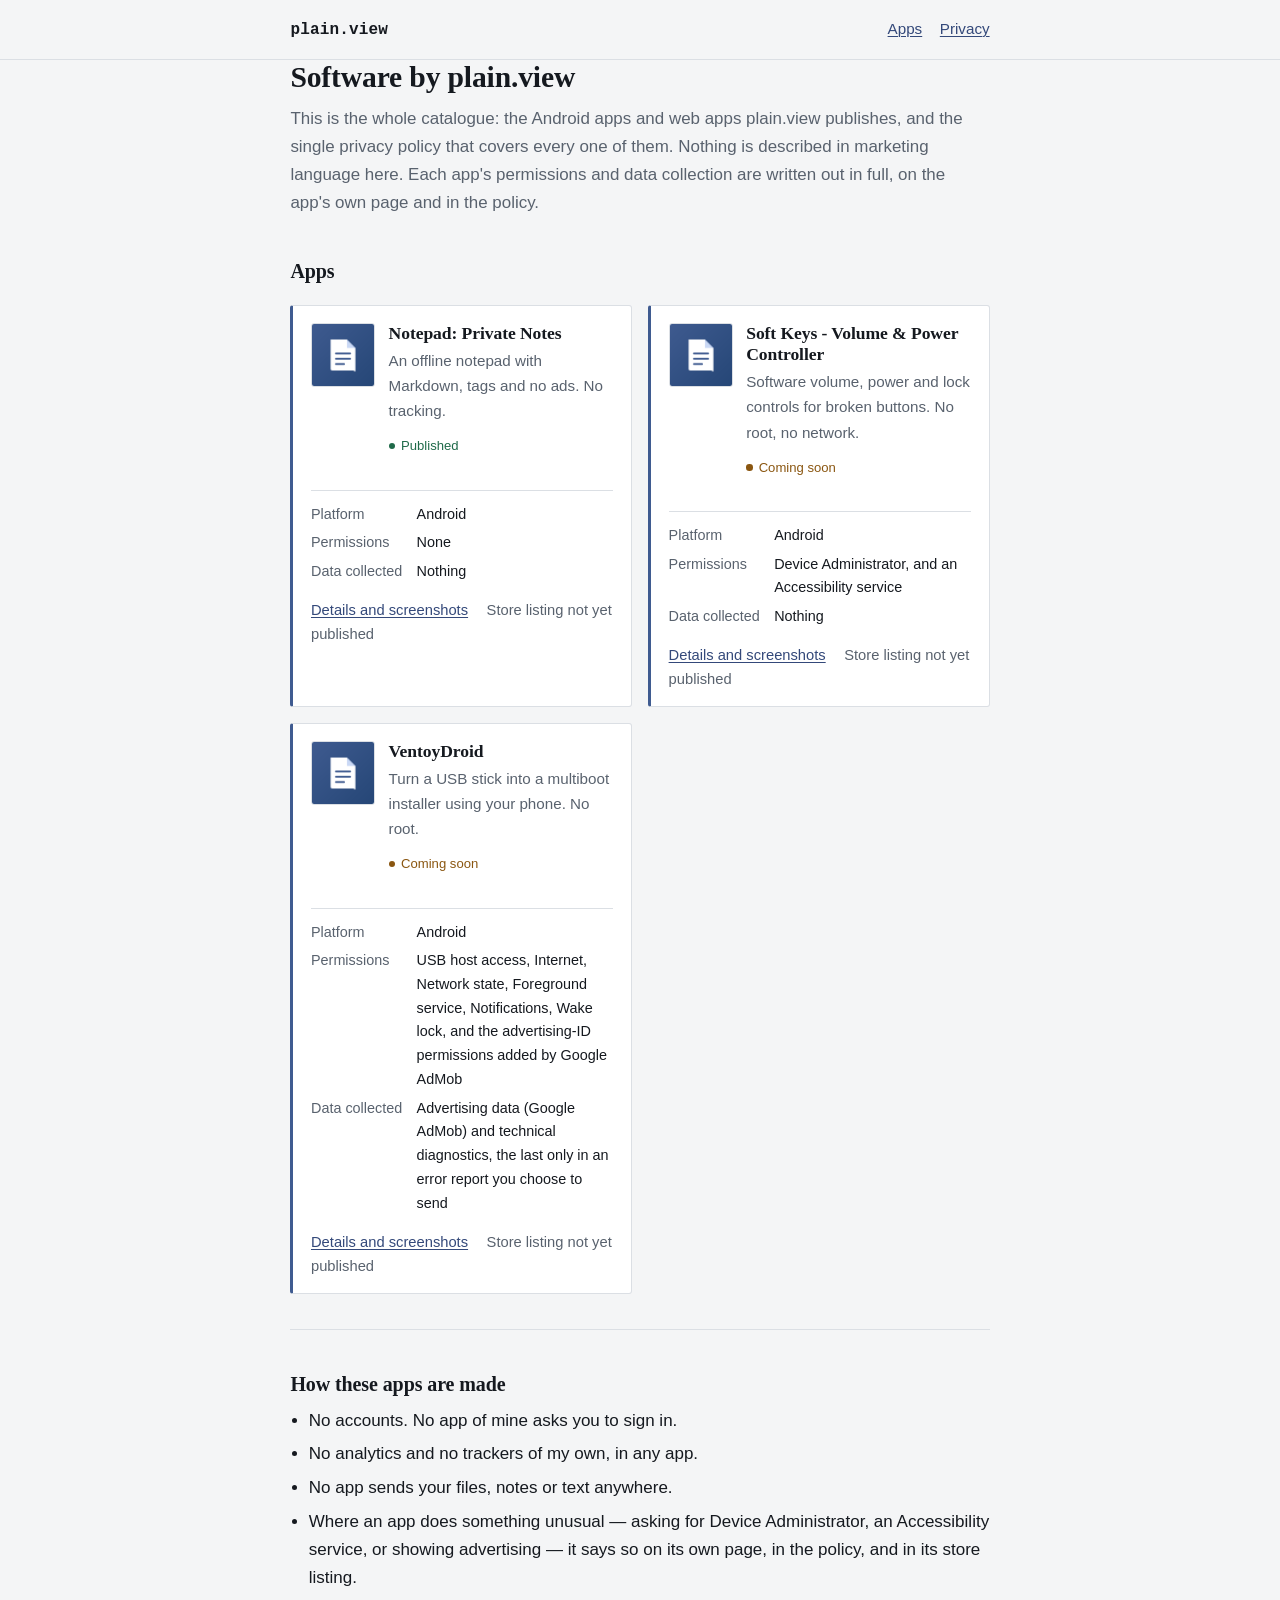
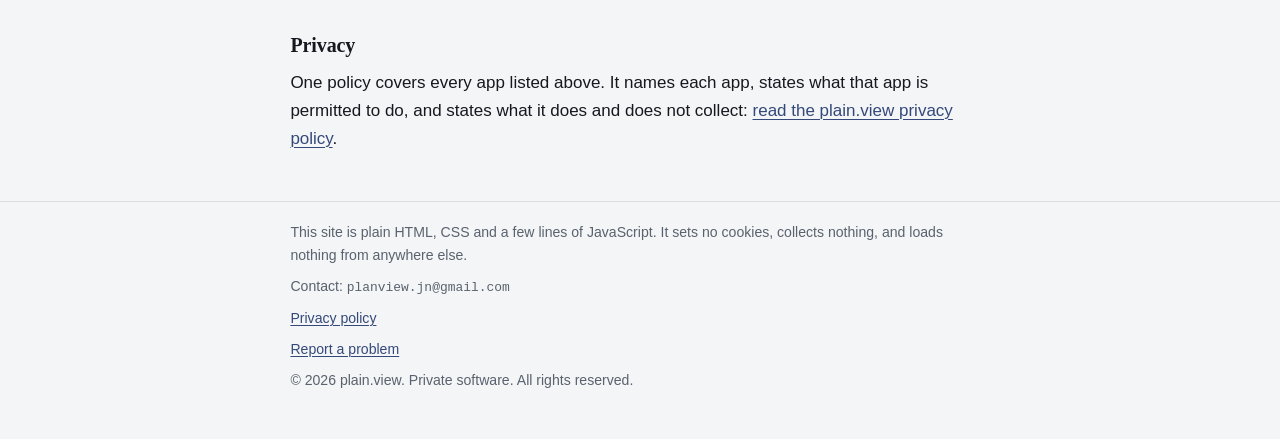
==== index.html @ 10f29943 "Add the plain.view site: catalogue, app pages and the shared privacy policy plain.view needed one we" ====
<!DOCTYPE html>
<html lang="en">
<head>
<meta charset="utf-8">
<meta name="viewport" content="width=device-width, initial-scale=1">
<title>plain.view — Android apps, web apps, and one privacy policy</title>
<meta name="description" content="plain.view is an independent developer. This is the catalogue of Android and web apps it publishes, with each app's permissions and data collection stated in full.">
<link rel="icon" href="assets/icon-512.png">
<link rel="apple-touch-icon" href="assets/icon-512.png">
<link rel="stylesheet" href="assets/style.css">
</head>
<body>

<header class="masthead">
  <div class="wrap">
    <a class="wordmark" href="index.html">plain.view</a>
    <nav>
      <a href="index.html">Apps</a>
      <a href="privacy.html">Privacy</a>
    </nav>
  </div>
</header>

<main class="wrap">

  <h1>Software by plain.view</h1>
  <p class="lede">This is the whole catalogue: the Android apps and web apps
  plain.view publishes, and the single privacy policy that covers every one of
  them. Nothing is described in marketing language here. Each app's
  permissions and data collection are written out in full, on the app's own
  page and in the policy.</p>

  <h2>Apps</h2>
  <div class="grid" id="app-grid"></div>

  <noscript>
    <ul class="applist">
      <li><a href="apps/notepad.html">Notepad: Private Notes</a>
        <span class="muted">Android. Permissions: none. Data collected: nothing.</span></li>
      <li><a href="apps/soft-keys.html">Soft Keys - Volume &amp; Power Controller</a>
        <span class="muted">Android. Permissions: Device Administrator, and an Accessibility service. Data collected: nothing.</span></li>
      <li><a href="apps/ventoydroid.html">VentoyDroid</a>
        <span class="muted">Android. Permissions: USB host access, Internet, Network state, Foreground service, Notifications, Wake lock, and the advertising-ID permissions added by Google AdMob. Data collected: advertising data (Google AdMob) and technical diagnostics, the last only in an error report you choose to send.</span></li>
    </ul>
    <p class="muted">The full catalogue with each app's details is on this page,
    drawn with a small script. The list above says the same thing.</p>
  </noscript>

  <hr>

  <h2>How these apps are made</h2>
  <ul>
    <li>No accounts. No app of mine asks you to sign in.</li>
    <li>No analytics and no trackers of my own, in any app.</li>
    <li>No app sends your files, notes or text anywhere.</li>
    <li>Where an app does something unusual &mdash; asking for Device
      Administrator, an Accessibility service, or showing advertising &mdash;
      it says so on its own page, in the policy, and in its store listing.</li>
  </ul>

  <h2>Privacy</h2>
  <p>One policy covers every app listed above. It names each app, states what
  that app is permitted to do, and states what it does and does not collect:
  <a href="privacy.html">read the plain.view privacy policy</a>.</p>

</main>

<footer>
  <div class="wrap">
    <p>This site is plain HTML, CSS and a few lines of JavaScript. It sets no
    cookies, collects nothing, and loads nothing from anywhere else.</p>
    <p>Contact: <span class="mail">planview.jn@gmail.com</span></p>
    <p><a href="privacy.html">Privacy policy</a></p>
    <p><a href="https://github.com/biplab-bn/plain-view-site/issues">Report a problem</a></p>
    <p>&copy; 2026 plain.view. Private software. All rights reserved.</p>
  </div>
</footer>

<script src="assets/apps.js"></script>
</body>
</html>
---- assets/style.css ----
/* plain.view — one stylesheet, no build step, nothing external.
   Palette, type and layout only. See AGENTS.md before changing anything. */

:root {
  color-scheme: light dark;

  --paper:      #f4f5f6;
  --card:       #ffffff;
  --ink:        #15191f;
  --ink-soft:   #59626e;
  --rule:       #dbdfe4;
  --rule-hard:  #b9bfc7;
  --accent:     #3f5b90;
  --accent-ink: #34497a;
  --live:       #1f6a49;
  --soon:       #8a5610;

  --sans: -apple-system, BlinkMacSystemFont, "Segoe UI", Roboto, "Helvetica Neue", Arial, sans-serif;
  --serif: Charter, "Bitstream Charter", "Iowan Old Style", Georgia, "Times New Roman", serif;
  --mono: ui-monospace, SFMono-Regular, "SF Mono", Menlo, Consolas, "Liberation Mono", monospace;

  --measure: 46rem;
  --gutter: 1.15rem;
  --radius: 3px;
}

@media (prefers-color-scheme: dark) {
  :root {
    --paper:      #11151a;
    --card:       #181e25;
    --ink:        #e5e9ee;
    --ink-soft:   #9aa4b1;
    --rule:       #2b333d;
    --rule-hard:  #3d4753;
    --accent:     #9cb5e2;
    --accent-ink: #b3c7ea;
    --live:       #74c79d;
    --soon:       #dcb173;
  }
}

*, *::before, *::after { box-sizing: border-box; }

html { -webkit-text-size-adjust: 100%; }

body {
  margin: 0;
  background: var(--paper);
  color: var(--ink);
  font: 17px/1.65 var(--sans);
  font-variant-numeric: tabular-nums;
}

.wrap {
  max-width: var(--measure);
  margin: 0 auto;
  padding: 0 var(--gutter);
}

a {
  color: var(--accent-ink);
  text-decoration-thickness: 1px;
  text-underline-offset: 0.16em;
}
a:hover { text-decoration-thickness: 2px; }
a:focus-visible {
  outline: 2px solid var(--accent);
  outline-offset: 2px;
  border-radius: 2px;
}

img { max-width: 100%; height: auto; }

.muted { color: var(--ink-soft); }

/* ---------- masthead ---------- */

.masthead {
  border-bottom: 1px solid var(--rule);
  background: var(--paper);
}
.masthead .wrap {
  display: flex;
  flex-wrap: wrap;
  align-items: baseline;
  gap: 0.5rem 1.1rem;
  padding-top: 1rem;
  padding-bottom: 1rem;
}
.wordmark {
  font-family: var(--mono);
  font-size: 1rem;
  font-weight: 600;
  letter-spacing: 0.01em;
  text-decoration: none;
  color: var(--ink);
}
.masthead nav {
  margin-left: auto;
  display: flex;
  gap: 1.1rem;
  font-size: 0.95rem;
}

/* ---------- page rhythm ---------- */

main { padding: 2.4rem 0 1rem; }

h1, h2, h3 {
  font-family: var(--serif);
  font-weight: 600;
  line-height: 1.2;
  letter-spacing: -0.005em;
}
h1 { font-size: 1.85rem; margin: 0 0 0.6rem; }
h2 { font-size: 1.25rem; margin: 2.6rem 0 0.7rem; }
h3 { font-size: 1.1rem; margin: 0 0 0.35rem; }

p { margin: 0 0 1rem; }
.lede { font-size: 1.06rem; color: var(--ink-soft); }

ul, ol { padding-left: 1.15rem; margin: 0 0 1rem; }
li { margin: 0.35rem 0; }

hr {
  border: 0;
  border-top: 1px solid var(--rule);
  margin: 2.2rem 0;
}

/* ---------- app grid ---------- */

.grid {
  display: grid;
  gap: 1rem;
  margin: 1.4rem 0 0;
  grid-template-columns: 1fr;
}
@media (min-width: 42rem) {
  .grid { grid-template-columns: 1fr 1fr; }
}

.card {
  background: var(--card);
  border: 1px solid var(--rule);
  border-left: 3px solid var(--accent);
  border-radius: var(--radius);
  padding: 1.05rem 1.1rem 0.9rem;
}
.card-web { border-left-color: var(--live); }

.card-head {
  display: flex;
  gap: 0.85rem;
  align-items: flex-start;
}
.app-icon {
  border-radius: var(--radius);
  border: 1px solid var(--rule);
  background: var(--paper);
  flex: none;
}
.app-icon-lg {
  border-radius: var(--radius);
  border: 1px solid var(--rule);
  background: var(--paper);
  flex: none;
}
.card-title { margin-bottom: 0.25rem; }
.card-title a { color: var(--ink); text-decoration: none; }
.card-title a:hover { text-decoration: underline; }
.card-tagline { margin: 0 0 0.5rem; font-size: 0.95rem; color: var(--ink-soft); }

.status {
  display: inline-block;
  font-size: 0.82rem;
  color: var(--ink-soft);
}
.status::before {
  content: "";
  display: inline-block;
  width: 0.5em;
  height: 0.5em;
  margin-right: 0.45em;
  border-radius: 50%;
  background: currentColor;
  vertical-align: 0.08em;
}
.status.is-live { color: var(--live); }
.status.is-soon { color: var(--soon); }

/* ---------- fact lists ---------- */

.facts {
  margin: 0.9rem 0 0;
  display: grid;
  grid-template-columns: auto 1fr;
  gap: 0.3rem 0.9rem;
  font-size: 0.9rem;
  border-top: 1px solid var(--rule);
  padding-top: 0.75rem;
}
.facts dt { color: var(--ink-soft); }
.facts dd { margin: 0; }
.facts-wide { margin: 1.4rem 0 0; font-size: 0.95rem; }
@media (max-width: 30rem) {
  .facts-wide { grid-template-columns: 1fr; gap: 0; }
  .facts-wide dt { margin-top: 0.6rem; }
}

.card-links { margin: 0.9rem 0 0; font-size: 0.92rem; }
.card-links a + a, .card-links a + .muted { margin-left: 0.9rem; }

/* ---------- app page ---------- */

.app-head {
  display: flex;
  gap: 1rem;
  align-items: flex-start;
  margin-bottom: 0.4rem;
}
.app-head h1 { margin-bottom: 0.35rem; }
.app-body h2:first-child { margin-top: 1.6rem; }

.shots {
  list-style: none;
  padding: 0;
  margin: 1.2rem 0 0;
  display: grid;
  gap: 1.4rem;
  grid-template-columns: repeat(auto-fill, minmax(220px, 1fr));
}
.shots li { margin: 0; }
.shots img {
  width: 100%;
  border: 1px solid var(--rule);
  border-radius: var(--radius);
  background: var(--card);
}
.shots p {
  margin: 0.5rem 0 0;
  font-size: 0.88rem;
  color: var(--ink-soft);
}

/* ---------- policy ---------- */

.callout {
  background: var(--card);
  border-left: 4px solid var(--accent);
  border-radius: 0 var(--radius) var(--radius) 0;
  padding: 0.9rem 1.1rem;
  margin: 1.5rem 0;
}
.callout p:last-child { margin-bottom: 0; }

.applist { list-style: none; padding: 0; }
.applist li {
  padding: 0.55rem 0;
  border-bottom: 1px solid var(--rule);
}
.applist li:first-child { border-top: 1px solid var(--rule); }
.applist .muted { display: block; font-size: 0.88rem; }

.policy-table {
  width: 100%;
  border-collapse: collapse;
  margin: 1.2rem 0 0;
  font-size: 0.9rem;
}
.policy-table caption {
  text-align: left;
  color: var(--ink-soft);
  font-size: 0.88rem;
  padding-bottom: 0.5rem;
}
.policy-table th, .policy-table td {
  text-align: left;
  vertical-align: top;
  padding: 0.6rem 0.7rem 0.6rem 0;
  border-bottom: 1px solid var(--rule);
  font-weight: 400;
}
.policy-table th {
  font-family: var(--sans);
  font-size: 0.82rem;
  color: var(--ink-soft);
  border-bottom: 1px solid var(--rule-hard);
  white-space: nowrap;
}
.policy-table td:first-child { font-weight: 600; }

@media (max-width: 40rem) {
  .policy-table, .policy-table tbody, .policy-table tr, .policy-table td, .policy-table th {
    display: block;
    width: auto;
  }
  .policy-table thead { position: absolute; left: -9999px; }
  .policy-table tr {
    border-bottom: 1px solid var(--rule-hard);
    padding: 0.7rem 0;
  }
  .policy-table td {
    border: 0;
    padding: 0.15rem 0;
  }
  .policy-table td::before {
    content: attr(data-label) ": ";
    color: var(--ink-soft);
  }
  .policy-table td:first-child::before { content: ""; }
  .policy-table td:first-child { padding-bottom: 0.4rem; font-size: 1rem; }
}

/* Literal strings: addresses, permission names, slugs. */
.mail, .ident { font-family: var(--mono); font-size: 0.92em; }
.ident {
  background: var(--card);
  border: 1px solid var(--rule);
  border-radius: 2px;
  padding: 0.05em 0.3em;
  overflow-wrap: anywhere;
}
code { font-family: var(--mono); font-size: 0.9em; overflow-wrap: anywhere; }

/* ---------- footer ---------- */

footer {
  border-top: 1px solid var(--rule);
  margin-top: 3rem;
  padding: 1.2rem 0 2.4rem;
  font-size: 0.88rem;
  color: var(--ink-soft);
}
footer p { margin: 0 0 0.5rem; }

@media (prefers-reduced-motion: reduce) {
  * { transition: none !important; animation: none !important; }
}
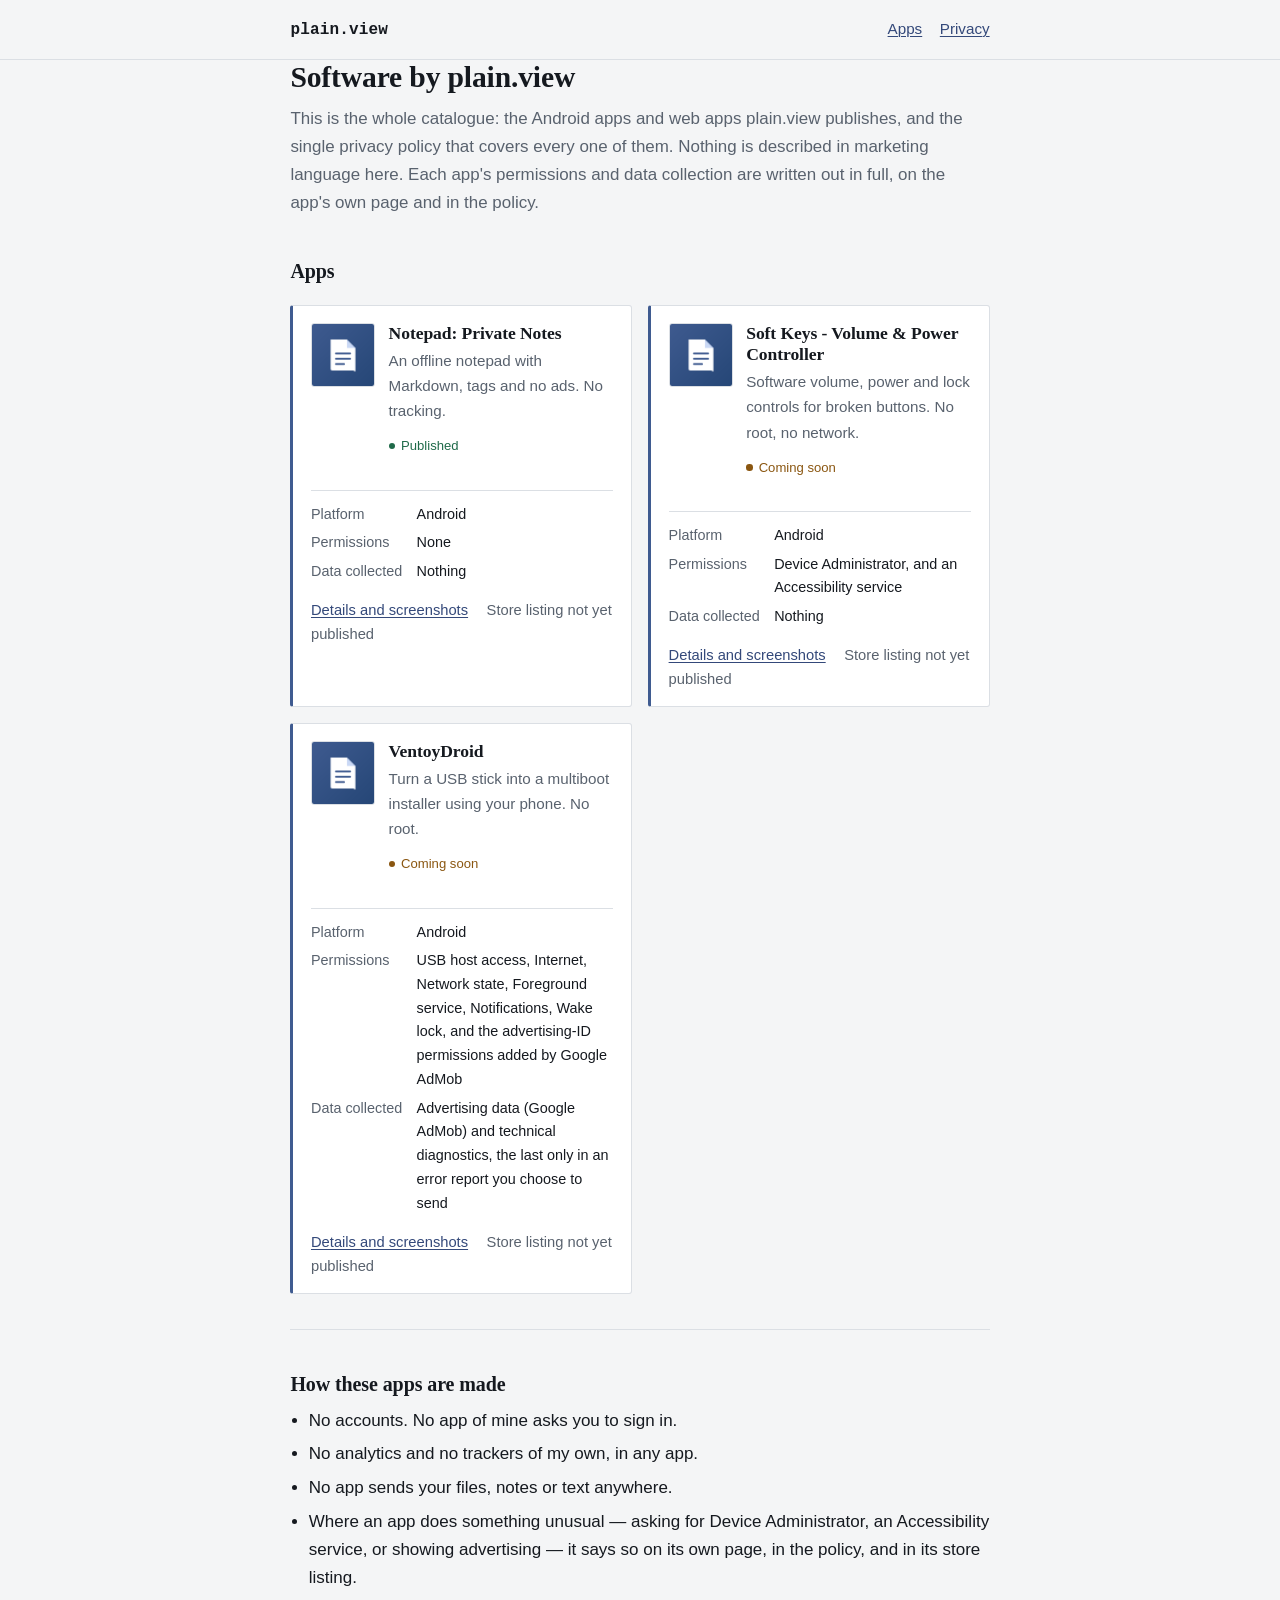
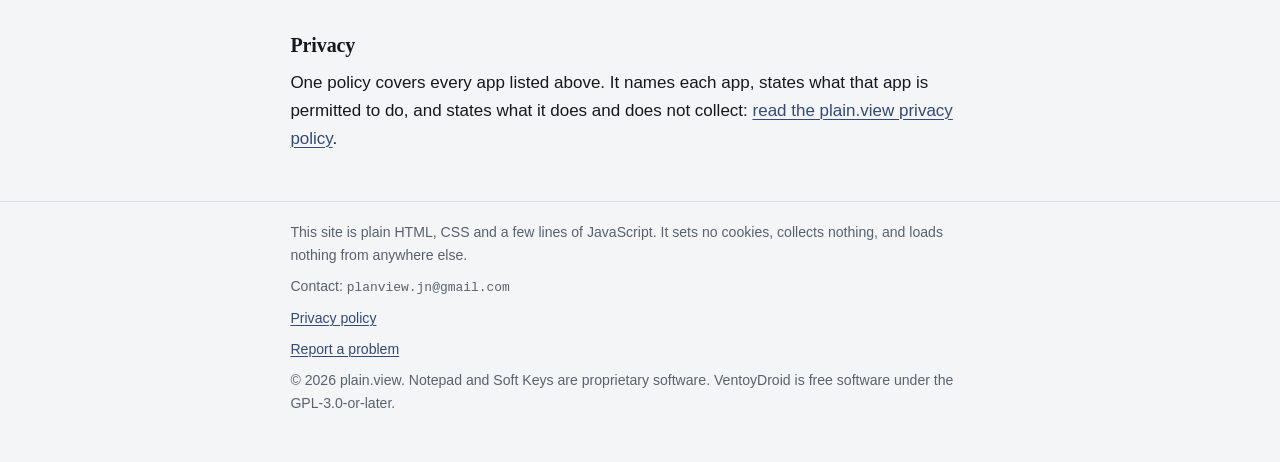
==== commit da875e76: "State each app's licence instead of claiming all rights are reserved VentoyDroid is free software un" ====
--- a/index.html
+++ b/index.html
@@ -72,7 +72,8 @@
     <p>Contact: <span class="mail">planview.jn@gmail.com</span></p>
     <p><a href="privacy.html">Privacy policy</a></p>
     <p><a href="https://github.com/biplab-bn/plain-view-site/issues">Report a problem</a></p>
-    <p>&copy; 2026 plain.view. Private software. All rights reserved.</p>
+    <p>&copy; 2026 plain.view. Notepad and Soft Keys are proprietary
+    software. VentoyDroid is free software under the GPL-3.0-or-later.</p>
   </div>
 </footer>
 
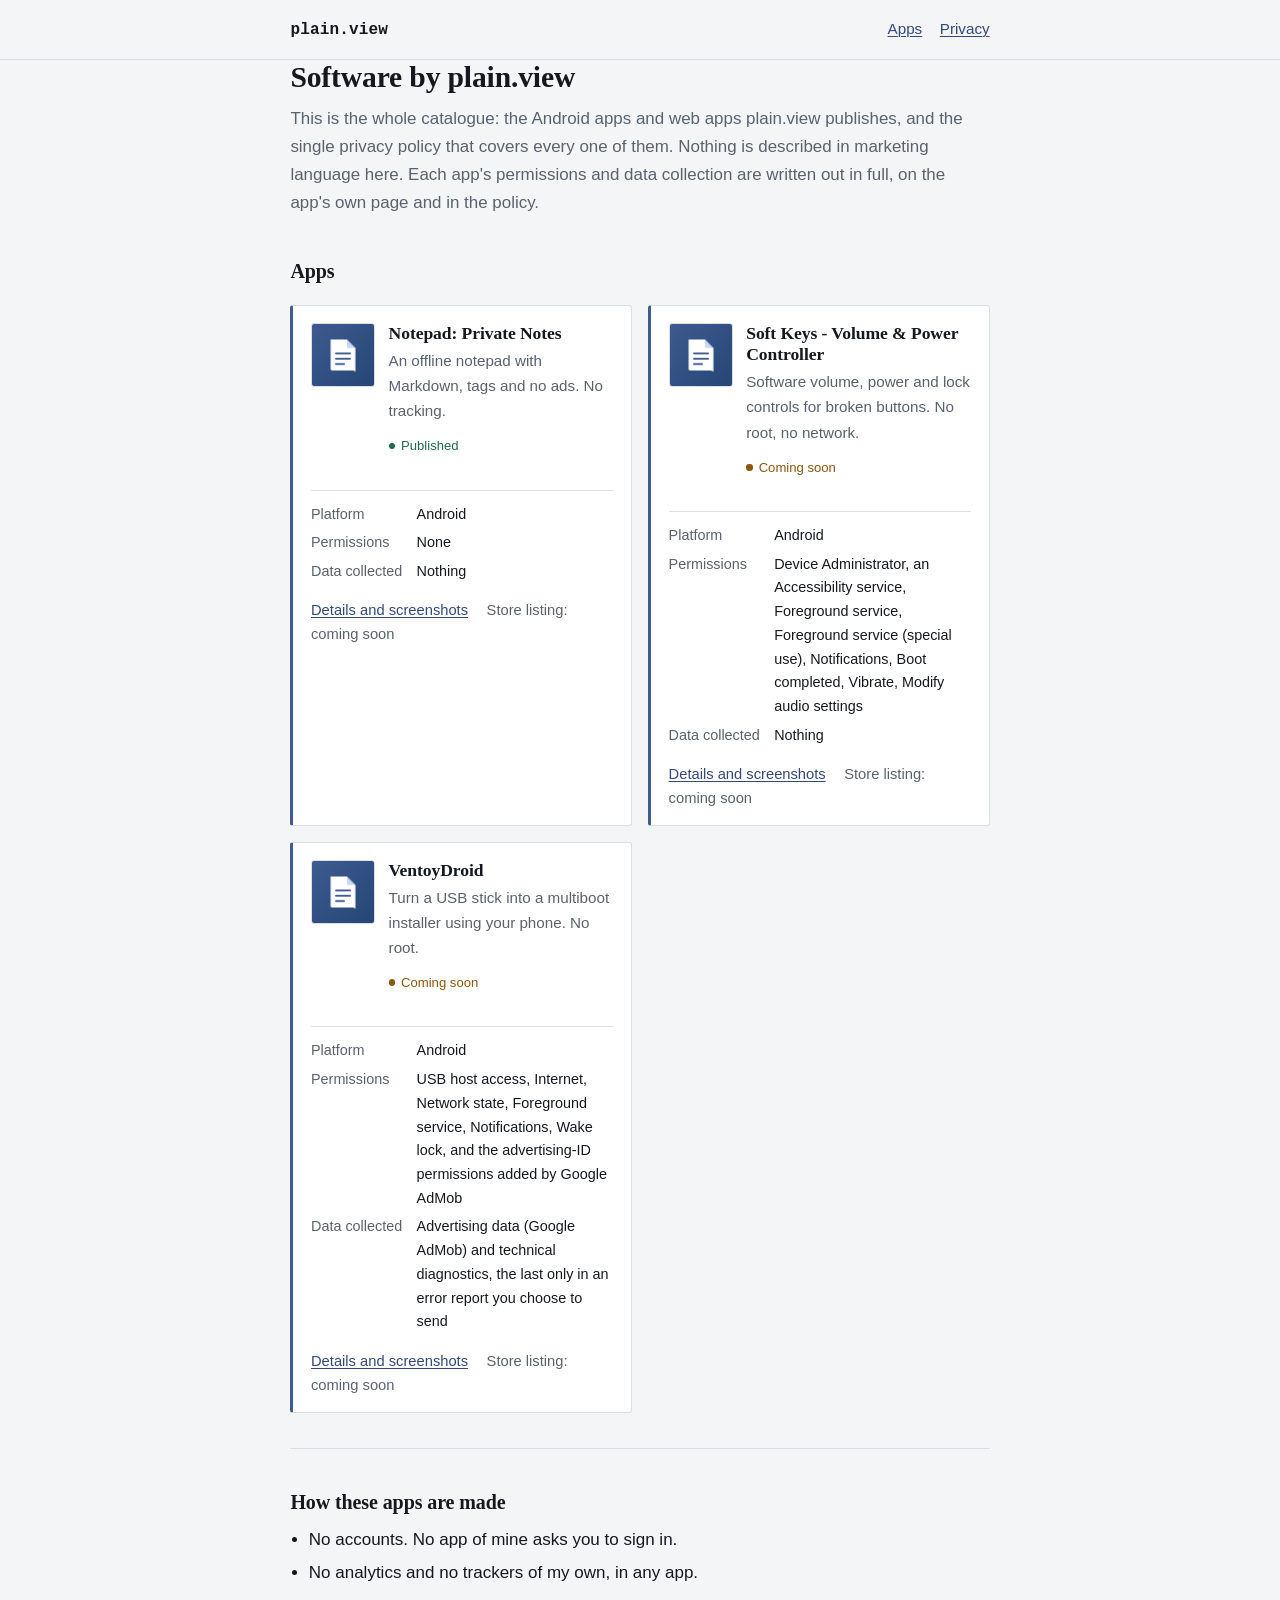
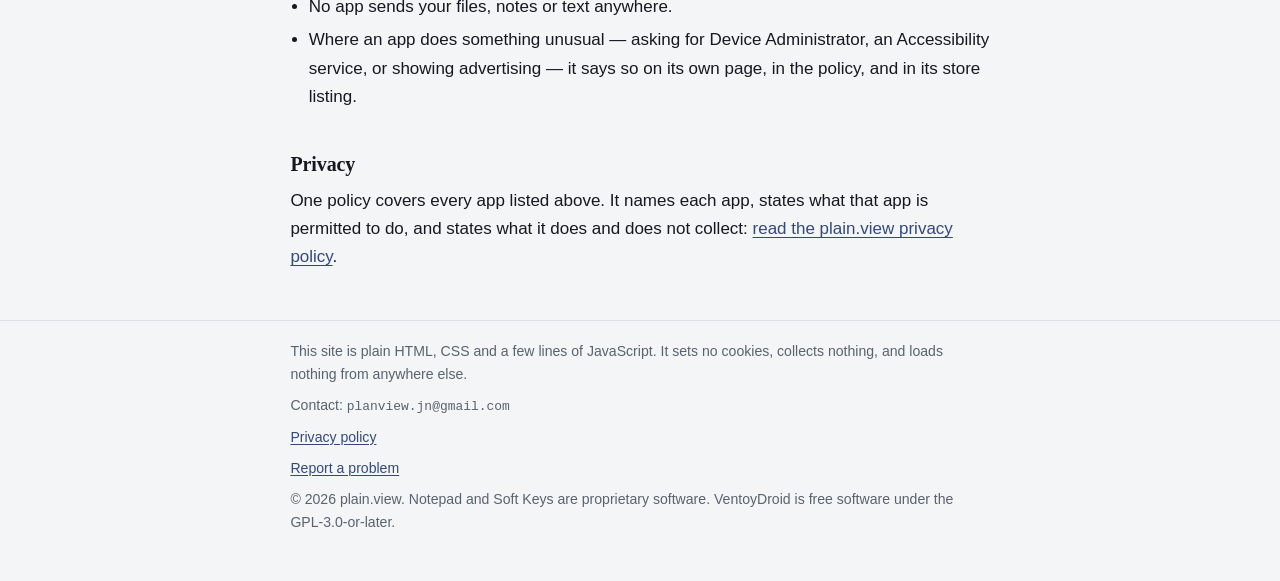
==== commit f507d575: "Disclose Soft Keys' complete permission list The site named only Device Administrator and the Access" ====
--- a/index.html
+++ b/index.html
@@ -38,7 +38,7 @@
       <li><a href="apps/notepad.html">Notepad: Private Notes</a>
         <span class="muted">Android. Permissions: none. Data collected: nothing.</span></li>
       <li><a href="apps/soft-keys.html">Soft Keys - Volume &amp; Power Controller</a>
-        <span class="muted">Android. Permissions: Device Administrator, and an Accessibility service. Data collected: nothing.</span></li>
+        <span class="muted">Android. Permissions: Device Administrator, an Accessibility service, Foreground service, Foreground service (special use), Notifications, Boot completed, Vibrate, Modify audio settings. Data collected: nothing.</span></li>
       <li><a href="apps/ventoydroid.html">VentoyDroid</a>
         <span class="muted">Android. Permissions: USB host access, Internet, Network state, Foreground service, Notifications, Wake lock, and the advertising-ID permissions added by Google AdMob. Data collected: advertising data (Google AdMob) and technical diagnostics, the last only in an error report you choose to send.</span></li>
     </ul>
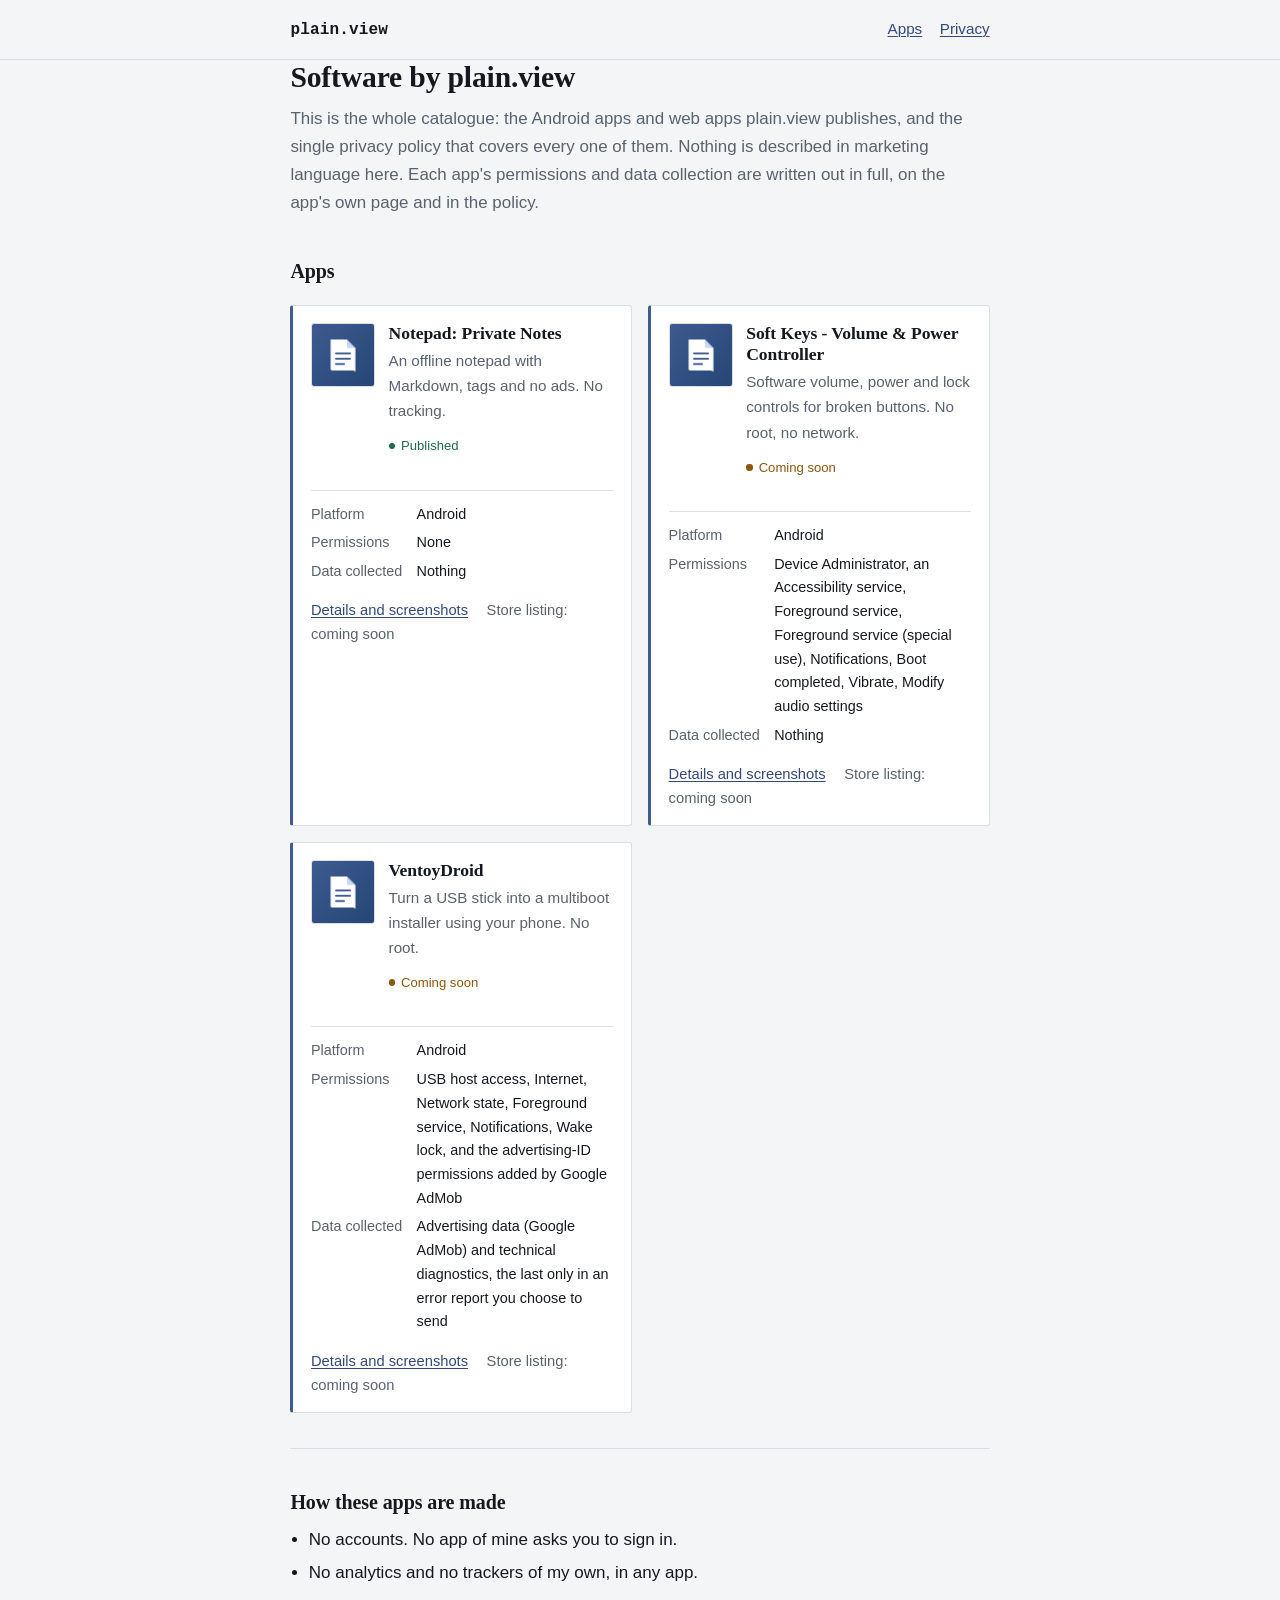
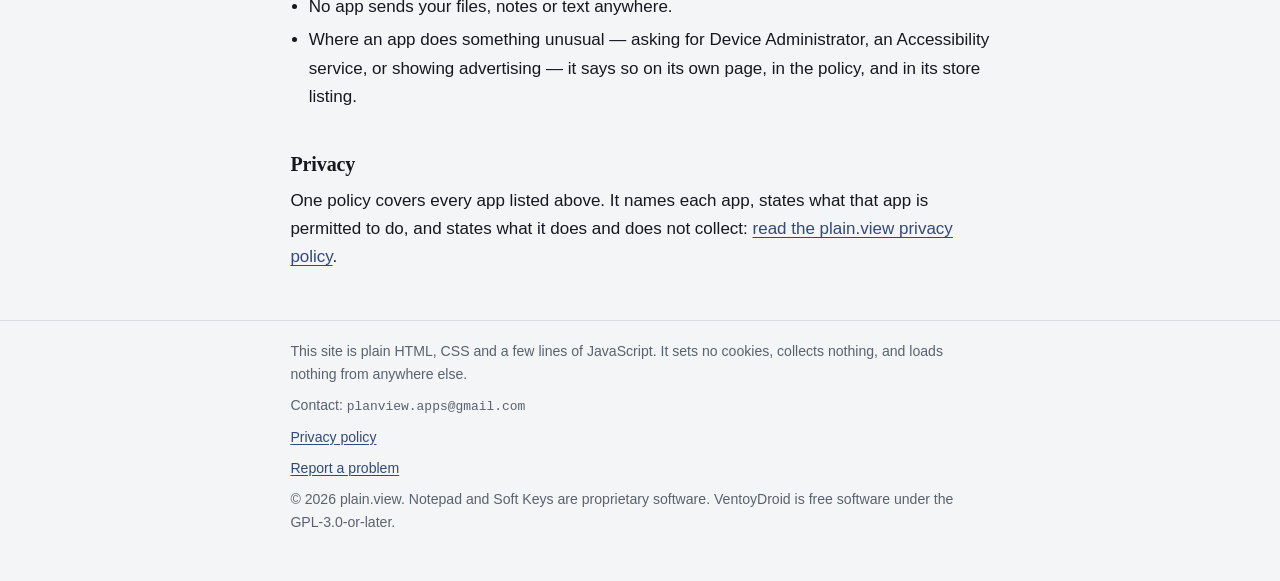
==== commit deb7c42c: "Use the real contact address on every page The site was built with a placeholder address that is not" ====
--- a/index.html
+++ b/index.html
@@ -69,7 +69,7 @@
   <div class="wrap">
     <p>This site is plain HTML, CSS and a few lines of JavaScript. It sets no
     cookies, collects nothing, and loads nothing from anywhere else.</p>
-    <p>Contact: <span class="mail">planview.jn@gmail.com</span></p>
+    <p>Contact: <span class="mail">planview.apps@gmail.com</span></p>
     <p><a href="privacy.html">Privacy policy</a></p>
     <p><a href="https://github.com/biplab-bn/plain-view-site/issues">Report a problem</a></p>
     <p>&copy; 2026 plain.view. Notepad and Soft Keys are proprietary
